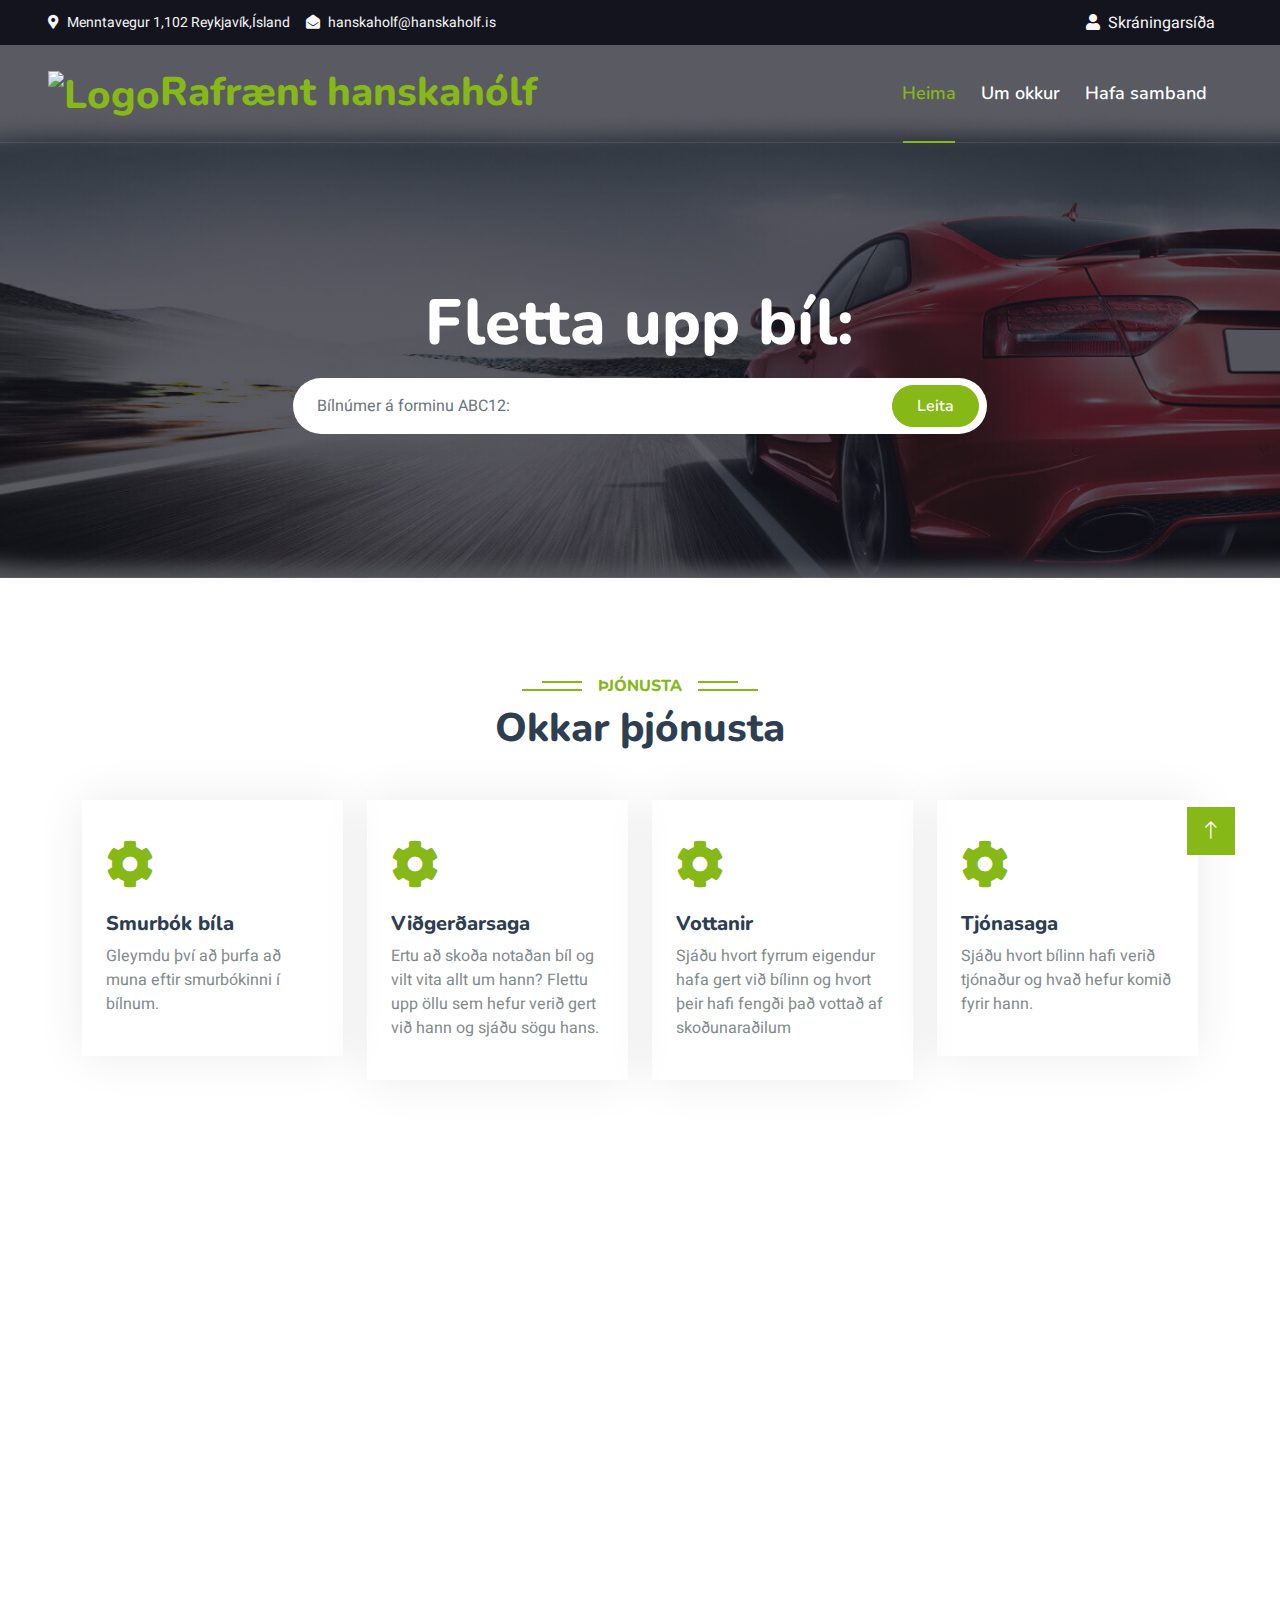
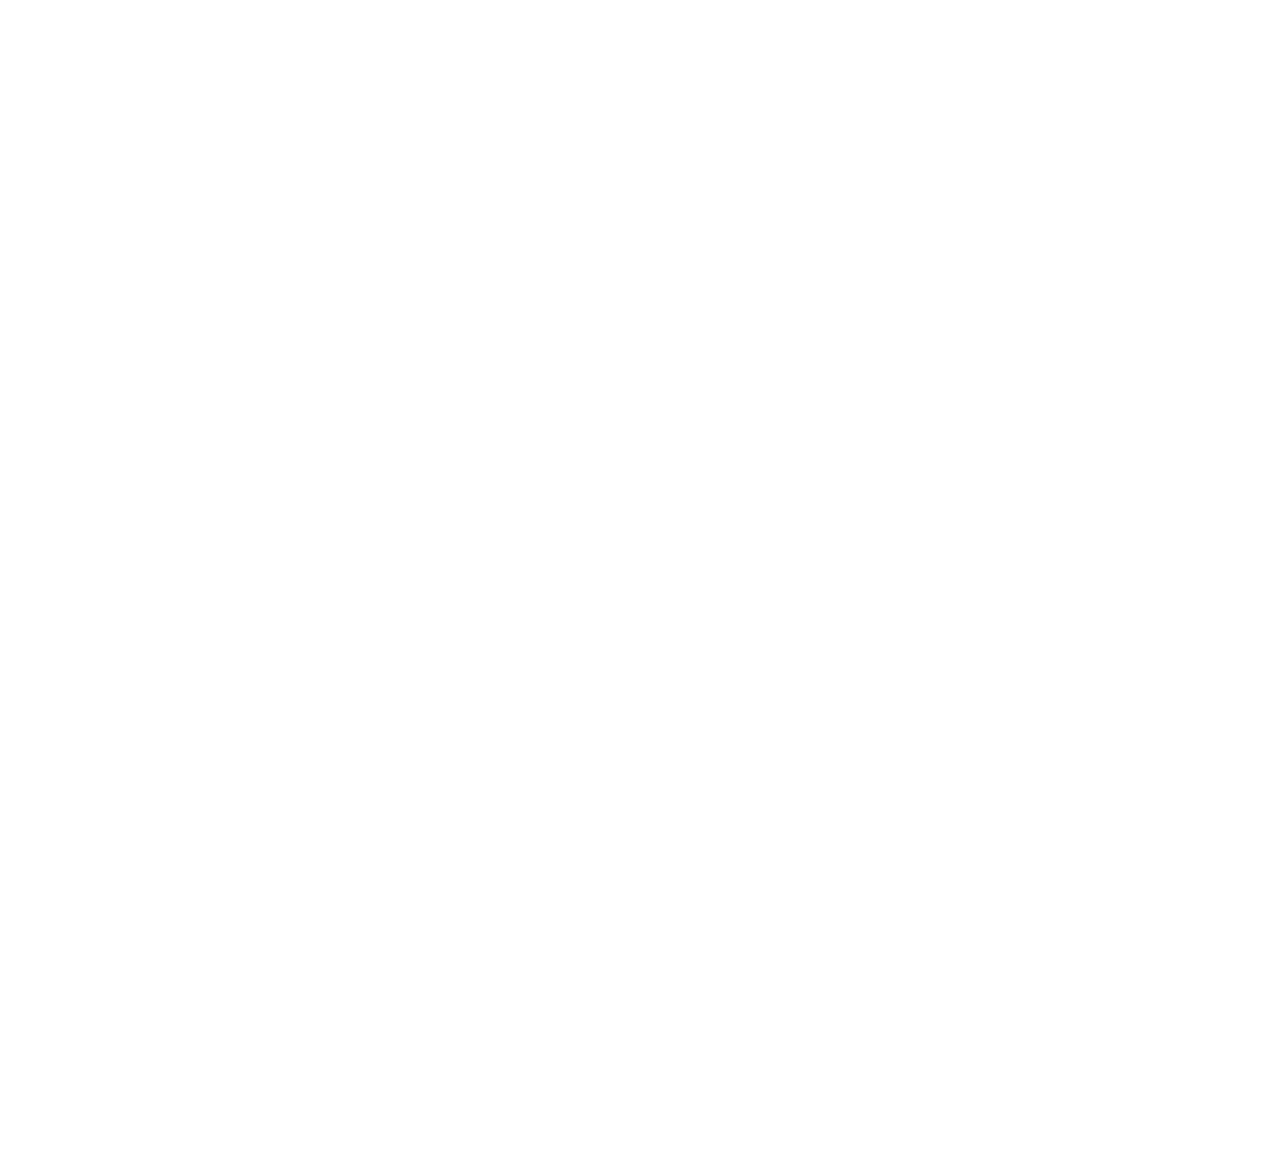
==== index.html @ 0be8ad2d "Uploading all website files" ====
<!DOCTYPE html>
<html lang="is">

<head>
    <meta charset="utf-8">
    <title>Rafrænt hanskahólf</title>
    <meta content="width=device-width, initial-scale=1.0" name="viewport">
    <meta content="" name="keywords">
    <meta content="" name="description">

    <!-- Favicon -->
    <link href="img/favicon.ico" rel="icon">

    <!-- Google Web Fonts -->
    <link rel="preconnect" href="https://fonts.googleapis.com">
    <link rel="preconnect" href="https://fonts.gstatic.com" crossorigin>
    <link href="https://fonts.googleapis.com/css2?family=Heebo:wght@400;500;600&family=Nunito:wght@600;700;800&display=swap" rel="stylesheet">

    <!-- Icon Font Stylesheet -->
    <link href="https://cdnjs.cloudflare.com/ajax/libs/font-awesome/5.10.0/css/all.min.css" rel="stylesheet">
    <link href="https://cdn.jsdelivr.net/npm/bootstrap-icons@1.4.1/font/bootstrap-icons.css" rel="stylesheet">

    <!-- Libraries Stylesheet -->
    <link href="lib/animate/animate.min.css" rel="stylesheet">
    <link href="lib/owlcarousel/assets/owl.carousel.min.css" rel="stylesheet">
    <link href="lib/tempusdominus/css/tempusdominus-bootstrap-4.min.css" rel="stylesheet" />

    <!-- Customized Bootstrap Stylesheet -->
    <link href="css/bootstrap.min.css" rel="stylesheet">

    <!-- Template Stylesheet -->
    <link href="css/style.css" rel="stylesheet">
</head>

<body>
    <!-- Spinner Start -->
    <div id="spinner" class="show bg-white position-fixed translate-middle w-100 vh-100 top-50 start-50 d-flex align-items-center justify-content-center">
        <div class="spinner-border text-primary" style="width: 3rem; height: 3rem;" role="status">
            <span class="sr-only">Loading...</span>
        </div>
    </div>
    <!-- Spinner End -->


    <!-- Topbar Start -->
    <div class="container-fluid bg-dark px-5 d-none d-lg-block">
        <div class="row gx-0">
            <div class="col-lg-8 text-center text-lg-start mb-2 mb-lg-0">
                <div class="d-inline-flex align-items-center" style="height: 45px;">
                    <small class="me-3 text-light"><i class="fa fa-map-marker-alt me-2"></i>Menntavegur 1,102 Reykjavík,Ísland</small>
                    <small class="text-light"><i class="fa fa-envelope-open me-2"></i>hanskaholf@hanskaholf.is</small>
                </div>
                <div class="d-inline-flex align-items-center" style="height: 45px; position: absolute; right: 65px;">
                    <a href="login.html" class="text-light"><i class="fa fa-user me-2"></i>Skráningarsíða</a>
                </div>
            </div>
        </div>
    </div>
    <!-- Topbar End -->

    <!-- Navbar & Hero Start -->
    <div class="container-fluid position-relative p-0">
        <nav class="navbar navbar-expand-lg navbar-light px-4 px-lg-5 py-3 py-lg-0">
            <a href="index.html" class="navbar-brand p-0">
                <h1 class="text-primary m-0"><img src="img/favicon.ico" alt="Logo">Rafrænt hanskahólf</h1>
            </a>
            <button class="navbar-toggler" type="button" data-bs-toggle="collapse" data-bs-target="#navbarCollapse">
                <span class="fa fa-bars"></span>
            </button>
            <div class="collapse navbar-collapse" id="navbarCollapse">
                <div class="navbar-nav ms-auto py-0">
                    <a href="index.html" class="nav-item nav-link active">Heima</a>
                    <a href="about.html" class="nav-item nav-link">Um okkur</a>
                    <a href="contact.html" class="nav-item nav-link">Hafa samband</a>
                </div>
            </div>
        </nav>

        <div class="container-fluid bg-primary py-5 mb-5 hero-header">
            <div class="container py-5">
                <div class="row justify-content-center py-5">
                    <div class="col-lg-10 pt-lg-5 mt-lg-5 text-center">
                        <h1 class="display-3 text-white mb-3 animated slideInDown">Fletta upp bíl:</h1>
                        <div class="position-relative w-75 mx-auto animated slideInDown">
                            <input id = "bilnumer" class="form-control border-0 rounded-pill w-100 py-3 ps-4 pe-5" type="text" placeholder="Bílnúmer á forminu ABC12:">
                            <button onclick = "apigetFromDatabase(document.getElementById('bilnumer').value)" type="button" id = "leita_takki" class="btn btn-primary rounded-pill py-2 px-4 position-absolute top-0 end-0 me-2" style="margin-top: 7px;">Leita</button>
                            <script>
                            var bilnumerid = document.getElementById("bilnumer");
                            bilnumerid.addEventListener("keypress", function(event) {
                                if (event.key === "Enter") {
                                    event.preventDefault();
                                    document.getElementById("leita_takki").click();
                                    console.log(bilnumerid);
                            }
                            })
                            </script>
                        </div>
                    </div>
                </div>
            </div>
        </div>
    </div>
    <!-- Navbar & Hero End -->

    <!-- Service Start -->
    <div class="container-xxl py-5">
        <div class="container">
            <div class="text-center wow fadeInUp" data-wow-delay="0.1s">
                <h6 class="section-title bg-white text-center text-primary px-3">Þjónusta</h6>
                <h1 class="mb-5">Okkar þjónusta</h1>
            </div>
            <div class="row g-4">
                <div class="col-lg-3 col-sm-6 wow fadeInUp" data-wow-delay="0.1s">
                    <div class="service-item rounded pt-3">
                        <div class="p-4">
                            <i class="fa fa-3x fa-cog text-primary mb-4"></i>
                            <h5>Smurbók bíla</h5>
                            <p>Gleymdu því að þurfa að muna eftir smurbókinni í bílnum.</p>
                        </div>
                    </div>
                </div>
                <div class="col-lg-3 col-sm-6 wow fadeInUp" data-wow-delay="0.3s">
                    <div class="service-item rounded pt-3">
                        <div class="p-4">
                            <i class="fa fa-3x fa-cog text-primary mb-4"></i>
                            <h5>Viðgerðarsaga</h5>
                            <p>Ertu að skoða notaðan bíl og vilt vita allt um hann? Flettu upp öllu sem hefur verið gert við hann og sjáðu sögu hans.</p>
                        </div>
                    </div>
                </div>
                <div class="col-lg-3 col-sm-6 wow fadeInUp" data-wow-delay="0.5s">
                    <div class="service-item rounded pt-3">
                        <div class="p-4">
                            <i class="fa fa-3x fa-cog text-primary mb-4"></i>
                            <h5>Vottanir</h5>
                            <p>Sjáðu hvort fyrrum eigendur hafa gert við bílinn og hvort þeir hafi fengði það vottað af skoðunaraðilum</p>
                        </div>
                    </div>
                </div>
                <div class="col-lg-3 col-sm-6 wow fadeInUp" data-wow-delay="0.7s">
                    <div class="service-item rounded pt-3">
                        <div class="p-4">
                            <i class="fa fa-3x fa-cog text-primary mb-4"></i>
                            <h5>Tjónasaga</h5>
                            <p>Sjáðu hvort bílinn hafi verið tjónaður og hvað hefur komið fyrir hann.</p>
                        </div>
                    </div>
                </div>
            </div>
        </div>
    </div>
    <!-- Service End -->

     <!-- Package Start -->
     <div class="container-xxl py-5">
        <div class="container">
            <div class="text-center wow fadeInUp" data-wow-delay="0.1s">
                <h6 class="section-title bg-white text-center text-primary px-3">Pakkar</h6>
                <h1 class="mb-5">Við bjóðum upp á þrjá pakka:</h1>
            </div>
            <div class="row g-4 justify-content-center">
                <div class="col-lg-4 col-md-6 wow fadeInUp" data-wow-delay="0.1s">
                    <div class="package-item">
                        <div class="overflow-hidden">
                            <img class="img-fluid" src="img/one_car.jpg">
                        </div>
                        <div class="d-flex border-bottom">
                            <small class="flex-fill text-center border-end py-2"><i class="fa fa-calendar-alt text-primary me-2"></i>1 mánuður</small>
                            <small class="flex-fill text-center py-2"><i class="fa fa-user text-primary me-2"></i>1 bíll</small>
                        </div>
                        <div class="text-center p-4">
                            <h3 class="mb-0">990kr</h3>
                            <div class="mb-3">
                                <small class="fa fa-star text-primary"></small>
                                <small class="fa fa-star text-primary"></small>
                                <small class="fa fa-star text-primary"></small>
                                <small class="fa fa-star text-primary"></small>
                                <small class="fa fa-star text-primary"></small>
                            </div>
                            <p>Einn bíll, borgað mánaðarlega.</p>
                            <div class="d-flex justify-content-center mb-2">
                                <a href="#" class="btn btn-sm btn-primary px-3 border-end" style="border-radius: 30px 0 0 30px;">Upplýsingar</a>
                                <a href="#" class="btn btn-sm btn-primary px-3" style="border-radius: 0 30px 30px 0;">Panta</a>
                            </div>
                        </div>
                    </div>
                </div>
                <div class="col-lg-4 col-md-6 wow fadeInUp" data-wow-delay="0.3s">
                    <div class="package-item">
                        <div class="overflow-hidden">
                            <img class="img-fluid" src="img/two_cars.png" alt="">
                        </div>
                        <div class="d-flex border-bottom">
                            <small class="flex-fill text-center border-end py-2"><i class="fa fa-calendar-alt text-primary me-2"></i>1 mánuður</small>
                            <small class="flex-fill text-center py-2"><i class="fa fa-user text-primary me-2"></i>2 bílar</small>
                        </div>
                        <div class="text-center p-4">
                            <h3 class="mb-0">1.790kr</h3>
                            <div class="mb-3">
                                <small class="fa fa-star text-primary"></small>
                                <small class="fa fa-star text-primary"></small>
                                <small class="fa fa-star text-primary"></small>
                                <small class="fa fa-star text-primary"></small>
                                <small class="fa fa-star text-primary"></small>
                            </div>
                            <p>Tveir bílar, borgað mánaðarlega.</p>
                            <div class="d-flex justify-content-center mb-2">
                                <a href="#" class="btn btn-sm btn-primary px-3 border-end" style="border-radius: 30px 0 0 30px;">Upplýsingar</a>
                                <a href="#" class="btn btn-sm btn-primary px-3" style="border-radius: 0 30px 30px 0;">Panta</a>
                            </div>
                        </div>
                    </div>
                </div>
                <div class="col-lg-4 col-md-6 wow fadeInUp" data-wow-delay="0.5s">
                    <div class="package-item">
                        <div class="overflow-hidden">
                            <img class="img-fluid" src="img/three_cars.jpeg" alt="">
                        </div>
                        <div class="d-flex border-bottom">
                            <small class="flex-fill text-center border-end py-2"><i class="fa fa-calendar-alt text-primary me-2"></i>1 mánuður</small>
                            <small class="flex-fill text-center py-2"><i class="fa fa-user text-primary me-2"></i>3 bílar</small>
                        </div>
                        <div class="text-center p-4">
                            <h3 class="mb-0">2.690kr</h3>
                            <div class="mb-3">
                                <small class="fa fa-star text-primary"></small>
                                <small class="fa fa-star text-primary"></small>
                                <small class="fa fa-star text-primary"></small>
                                <small class="fa fa-star text-primary"></small>
                                <small class="fa fa-star text-primary"></small>
                            </div>
                            <p>Þrír bílar, borgað mánaðarlega.</p>
                            <div class="d-flex justify-content-center mb-2">
                                <a href="#" class="btn btn-sm btn-primary px-3 border-end" style="border-radius: 30px 0 0 30px;">Upplýsingar</a>
                                <a href="#" class="btn btn-sm btn-primary px-3" style="border-radius: 0 30px 30px 0;">Panta</a>
                            </div>
                        </div>
                    </div>
                </div>
            </div>
        </div>
    </div>
    <!-- Package End -->


  

    <!-- Process Start -->
    <div class="container-xxl py-5">
        <div class="container">
            <div class="text-center pb-4 wow fadeInUp" data-wow-delay="0.1s">
                <h6 class="section-title bg-white text-center text-primary px-3">Ferlið</h6>
                <h1 class="mb-5">3 Einföld skref</h1>
            </div>
            <div class="row gy-5 gx-4 justify-content-center">
                <div class="col-lg-4 col-sm-6 text-center pt-4 wow fadeInUp" data-wow-delay="0.1s">
                    <div class="position-relative border border-primary pt-5 pb-4 px-4">
                        <div class="d-inline-flex align-items-center justify-content-center bg-primary rounded-circle position-absolute top-0 start-50 translate-middle shadow" style="width: 100px; height: 100px;">
                            <i class="fa fa-star fa-3x text-white"></i>
                        </div>
                        <h5 class="mt-4">Veldu plan</h5>
                        <hr class="w-25 mx-auto bg-primary mb-1">
                        <hr class="w-50 mx-auto bg-primary mt-0">
                        <p class="mb-0">Tempor erat elitr rebum clita dolor diam ipsum sit diam amet diam eos erat ipsum et lorem et sit sed stet lorem sit</p>
                    </div>
                </div>
                <div class="col-lg-4 col-sm-6 text-center pt-4 wow fadeInUp" data-wow-delay="0.3s">
                    <div class="position-relative border border-primary pt-5 pb-4 px-4">
                        <div class="d-inline-flex align-items-center justify-content-center bg-primary rounded-circle position-absolute top-0 start-50 translate-middle shadow" style="width: 100px; height: 100px;">
                            <i class="fa fa-envelope fa-3x text-white"></i>
                        </div>
                        <h5 class="mt-4">Stimplaðu inn upplýsingarnar</h5>
                        <hr class="w-25 mx-auto bg-primary mb-1">
                        <hr class="w-50 mx-auto bg-primary mt-0">
                        <p class="mb-0">Tempor erat elitr rebum clita dolor diam ipsum sit diam amet diam eos erat ipsum et lorem et sit sed stet lorem sit</p>
                    </div>
                </div>
                <div class="col-lg-4 col-sm-6 text-center pt-4 wow fadeInUp" data-wow-delay="0.5s">
                    <div class="position-relative border border-primary pt-5 pb-4 px-4">
                        <div class="d-inline-flex align-items-center justify-content-center bg-primary rounded-circle position-absolute top-0 start-50 translate-middle shadow" style="width: 100px; height: 100px;">
                            <i class="fa fa-dollar-sign fa-3x text-white"></i>
                        </div>
                        <h5 class="mt-4">Borgaðu</h5>
                        <hr class="w-25 mx-auto bg-primary mb-1">
                        <hr class="w-50 mx-auto bg-primary mt-0">
                        <p class="mb-0">Tempor erat elitr rebum clita dolor diam ipsum sit diam amet diam eos erat ipsum et lorem et sit sed stet lorem sit</p>
                    </div>
                </div>
            </div>
        </div>
    </div>
    <!-- Process Start -->

    <!-- Footer Start -->
    <div class="container-fluid bg-dark text-light footer pt-5 mt-5 wow fadeIn" data-wow-delay="0.1s">
        <div class="container py-5">
            <div class="row g-5">
                <div class="col-lg-3 col-md-6">
                    <h4 class="text-white mb-3">Fyrirtæki</h4>
                    <a class="btn btn-link" href="">Um okkur</a>
                    <a class="btn btn-link" href="">Hafðu samband</a>
                    <a class="btn btn-link" href="">Persónuverndarlög</a>
                    <a class="btn btn-link" href="">Skilmálar</a>
                </div>
                <div class="col-lg-3 col-md-6">
                    <h4 class="text-white mb-3">Fréttablað</h4>
                    <p>Viltu fá tölvupóst alltaf þegar það eru merkilegar fréttir?</p>
                    <div class="position-relative mx-auto" style="max-width: 400px;">
                        <input class="form-control border-primary w-100 py-3 ps-4 pe-5" type="text" placeholder="Netfang:">
                        <button type="button" class="btn btn-primary py-2 position-absolute top-0 end-0 mt-2 me-2">Skrá</button>
                    </div>
                </div>
            </div>
        </div>
        <div class="container">
            <div class="copyright">
                <div class="row">
                    <div class="col-md-6 text-center text-md-start mb-3 mb-md-0">
                        &copy; <a class="border-bottom" href="#">Rafrænt hanskahólf</a>, Allur réttur áskilinn.

                       Designed By <a class="border-bottom" href="https://htmlcodex.com">HTML Codex</a>
                    </div>
                    <div class="col-md-6 text-center text-md-end">
                        <div class="footer-menu">
                            <a href="">Heim</a>
                            <a href="">Kökur</a>
                            <a href="">Hjálp</a>
                        </div>
                    </div>
                </div>
            </div>
        </div>
    </div>
    <!-- Footer End -->


    <!-- Back to Top -->
    <a href="#" class="btn btn-lg btn-primary btn-lg-square back-to-top"><i class="bi bi-arrow-up"></i></a>


    <!-- JavaScript Libraries -->
    <script src="https://code.jquery.com/jquery-3.4.1.min.js"></script>
    <script src="https://cdn.jsdelivr.net/npm/bootstrap@5.0.0/dist/js/bootstrap.bundle.min.js"></script>
    <script src="lib/wow/wow.min.js"></script>
    <script src="lib/easing/easing.min.js"></script>
    <script src="lib/waypoints/waypoints.min.js"></script>
    <script src="lib/owlcarousel/owl.carousel.min.js"></script>
    <script src="lib/tempusdominus/js/moment.min.js"></script>
    <script src="lib/tempusdominus/js/moment-timezone.min.js"></script>
    <script src="lib/tempusdominus/js/tempusdominus-bootstrap-4.min.js"></script>

    <!-- Template Javascript -->
    <script src="js/main.js"></script>
</body>

</html>
---- css/style.css ----
/********** Template CSS **********/
:root {
    --primary: #86B817;
    --secondary: #FE8800;
    --light: #F5F5F5;
    --dark: #14141F;
}

.fw-medium {
    font-weight: 600 !important;
}

.fw-semi-bold {
    font-weight: 700 !important;
}

.back-to-top {
    position: fixed;
    display: none;
    right: 45px;
    bottom: 45px;
    z-index: 99;
}


/*** Spinner ***/
#spinner {
    opacity: 0;
    visibility: hidden;
    transition: opacity .5s ease-out, visibility 0s linear .5s;
    z-index: 99999;
}

#spinner.show {
    transition: opacity .5s ease-out, visibility 0s linear 0s;
    visibility: visible;
    opacity: 1;
}


/*** Button ***/
.btn {
    font-family: 'Nunito', sans-serif;
    font-weight: 600;
    transition: .5s;
}

.btn.btn-primary,
.btn.btn-secondary {
    color: #FFFFFF;
}

.btn-square {
    width: 38px;
    height: 38px;
}

.btn-sm-square {
    width: 32px;
    height: 32px;
}

.btn-lg-square {
    width: 48px;
    height: 48px;
}

.btn-square,
.btn-sm-square,
.btn-lg-square {
    padding: 0;
    display: flex;
    align-items: center;
    justify-content: center;
    font-weight: normal;
    border-radius: 0px;
}


/*** Navbar ***/
.navbar-light .navbar-nav .nav-link {
    font-family: 'Nunito', sans-serif;
    position: relative;
    margin-right: 25px;
    padding: 35px 0;
    color: #FFFFFF !important;
    font-size: 18px;
    font-weight: 600;
    outline: none;
    transition: .5s;
}

.sticky-top.navbar-light .navbar-nav .nav-link {
    padding: 20px 0;
    color: var(--dark) !important;
}

.navbar-light .navbar-nav .nav-link:hover,
.navbar-light .navbar-nav .nav-link.active {
    color: var(--primary) !important;
}

.navbar-light .navbar-brand img {
    max-height: 60px;
    transition: .5s;
}

.sticky-top.navbar-light .navbar-brand img {
    max-height: 45px;
}

@media (max-width: 991.98px) {
    .sticky-top.navbar-light {
        position: relative;
        background: #FFFFFF;
    }

    .navbar-light .navbar-collapse {
        margin-top: 15px;
        border-top: 1px solid #DDDDDD;
    }

    .navbar-light .navbar-nav .nav-link,
    .sticky-top.navbar-light .navbar-nav .nav-link {
        padding: 10px 0;
        margin-left: 0;
        color: var(--dark) !important;
    }

    .navbar-light .navbar-brand img {
        max-height: 45px;
    }
}

@media (min-width: 992px) {
    .navbar-light {
        position: absolute;
        width: 100%;
        top: 0;
        left: 0;
        border-bottom: 1px solid rgba(256, 256, 256, .1);
        z-index: 999;
    }
    
    .sticky-top.navbar-light {
        position: fixed;
        background: #FFFFFF;
    }

    .navbar-light .navbar-nav .nav-link::before {
        position: absolute;
        content: "";
        width: 0;
        height: 2px;
        bottom: -1px;
        left: 50%;
        background: var(--primary);
        transition: .5s;
    }

    .navbar-light .navbar-nav .nav-link:hover::before,
    .navbar-light .navbar-nav .nav-link.active::before {
        width: calc(100% - 2px);
        left: 1px;
    }

    .navbar-light .navbar-nav .nav-link.nav-contact::before {
        display: none;
    }
}


/*** Hero Header ***/
.hero-header {
    background: linear-gradient(rgba(20, 20, 31, .7), rgba(20, 20, 31, .7)), url(../img/bg-hero.jpg);
    background-position: center center;
    background-repeat: no-repeat;
    background-size: cover;
}

.breadcrumb-item + .breadcrumb-item::before {
    color: rgba(255, 255, 255, .5);
}


/*** Section Title ***/
.section-title {
    position: relative;
    display: inline-block;
    text-transform: uppercase;
}

.section-title::before {
    position: absolute;
    content: "";
    width: calc(100% + 80px);
    height: 2px;
    top: 4px;
    left: -40px;
    background: var(--primary);
    z-index: -1;
}

.section-title::after {
    position: absolute;
    content: "";
    width: calc(100% + 120px);
    height: 2px;
    bottom: 5px;
    left: -60px;
    background: var(--primary);
    z-index: -1;
}

.section-title.text-start::before {
    width: calc(100% + 40px);
    left: 0;
}

.section-title.text-start::after {
    width: calc(100% + 60px);
    left: 0;
}


/*** Service ***/
.service-item {
    box-shadow: 0 0 45px rgba(0, 0, 0, .08);
    transition: .5s;
}

.service-item:hover {
    background: var(--primary);
}

.service-item * {
    transition: .5s;
}

.service-item:hover * {
    color: var(--light) !important;
}


/*** Destination ***/
.destination img {
    transition: .5s;
}

.destination a:hover img {
    transform: scale(1.1);
}


/*** Package ***/
.package-item {
    box-shadow: 0 0 45px rgba(0, 0, 0, .08);
}

.package-item img {
    transition: .5s;
}

.package-item:hover img {
    transform: scale(1.1);
}


/*** Booking ***/
.booking {
    background: linear-gradient(rgba(15, 23, 43, .7), rgba(15, 23, 43, .7)), url(../img/booking.jpg);
    background-position: center center;
    background-repeat: no-repeat;
    background-size: cover;
}


/*** Team ***/
.team-item {
    box-shadow: 0 0 45px rgba(0, 0, 0, .08);
}

.team-item img {
    transition: .5s;
}

.team-item:hover img {
    transform: scale(1.1);
}

.team-item .btn {
    background: #FFFFFF;
    color: var(--primary);
    border-radius: 20px;
    border-bottom: 1px solid var(--primary);
}

.team-item .btn:hover {
    background: var(--primary);
    color: #FFFFFF;
}


/*** Testimonial ***/
.testimonial-carousel::before {
    position: absolute;
    content: "";
    top: 0;
    left: 0;
    height: 100%;
    width: 0;
    background: linear-gradient(to right, rgba(255, 255, 255, 1) 0%, rgba(255, 255, 255, 0) 100%);
    z-index: 1;
}

.testimonial-carousel::after {
    position: absolute;
    content: "";
    top: 0;
    right: 0;
    height: 100%;
    width: 0;
    background: linear-gradient(to left, rgba(255, 255, 255, 1) 0%, rgba(255, 255, 255, 0) 100%);
    z-index: 1;
}

@media (min-width: 768px) {
    .testimonial-carousel::before,
    .testimonial-carousel::after {
        width: 200px;
    }
}

@media (min-width: 992px) {
    .testimonial-carousel::before,
    .testimonial-carousel::after {
        width: 300px;
    }
}

.testimonial-carousel .owl-item .testimonial-item,
.testimonial-carousel .owl-item.center .testimonial-item * {
    transition: .5s;
}

.testimonial-carousel .owl-item.center .testimonial-item {
    background: var(--primary) !important;
    border-color: var(--primary) !important;
}

.testimonial-carousel .owl-item.center .testimonial-item * {
    color: #FFFFFF !important;
}

.testimonial-carousel .owl-dots {
    margin-top: 24px;
    display: flex;
    align-items: flex-end;
    justify-content: center;
}

.testimonial-carousel .owl-dot {
    position: relative;
    display: inline-block;
    margin: 0 5px;
    width: 15px;
    height: 15px;
    border: 1px solid #CCCCCC;
    border-radius: 15px;
    transition: .5s;
}

.testimonial-carousel .owl-dot.active {
    background: var(--primary);
    border-color: var(--primary);
}


/*** Footer ***/
.footer .btn.btn-social {
    margin-right: 5px;
    width: 35px;
    height: 35px;
    display: flex;
    align-items: center;
    justify-content: center;
    color: var(--light);
    font-weight: normal;
    border: 1px solid #FFFFFF;
    border-radius: 35px;
    transition: .3s;
}

.footer .btn.btn-social:hover {
    color: var(--primary);
}

.footer .btn.btn-link {
    display: block;
    margin-bottom: 5px;
    padding: 0;
    text-align: left;
    color: #FFFFFF;
    font-size: 15px;
    font-weight: normal;
    text-transform: capitalize;
    transition: .3s;
}

.footer .btn.btn-link::before {
    position: relative;
    content: "\f105";
    font-family: "Font Awesome 5 Free";
    font-weight: 900;
    margin-right: 10px;
}

.footer .btn.btn-link:hover {
    letter-spacing: 1px;
    box-shadow: none;
}

.footer .copyright {
    padding: 25px 0;
    font-size: 15px;
    border-top: 1px solid rgba(256, 256, 256, .1);
}

.footer .copyright a {
    color: var(--light);
}

.footer .footer-menu a {
    margin-right: 15px;
    padding-right: 15px;
    border-right: 1px solid rgba(255, 255, 255, .1);
}

.footer .footer-menu a:last-child {
    margin-right: 0;
    padding-right: 0;
    border-right: none;
}
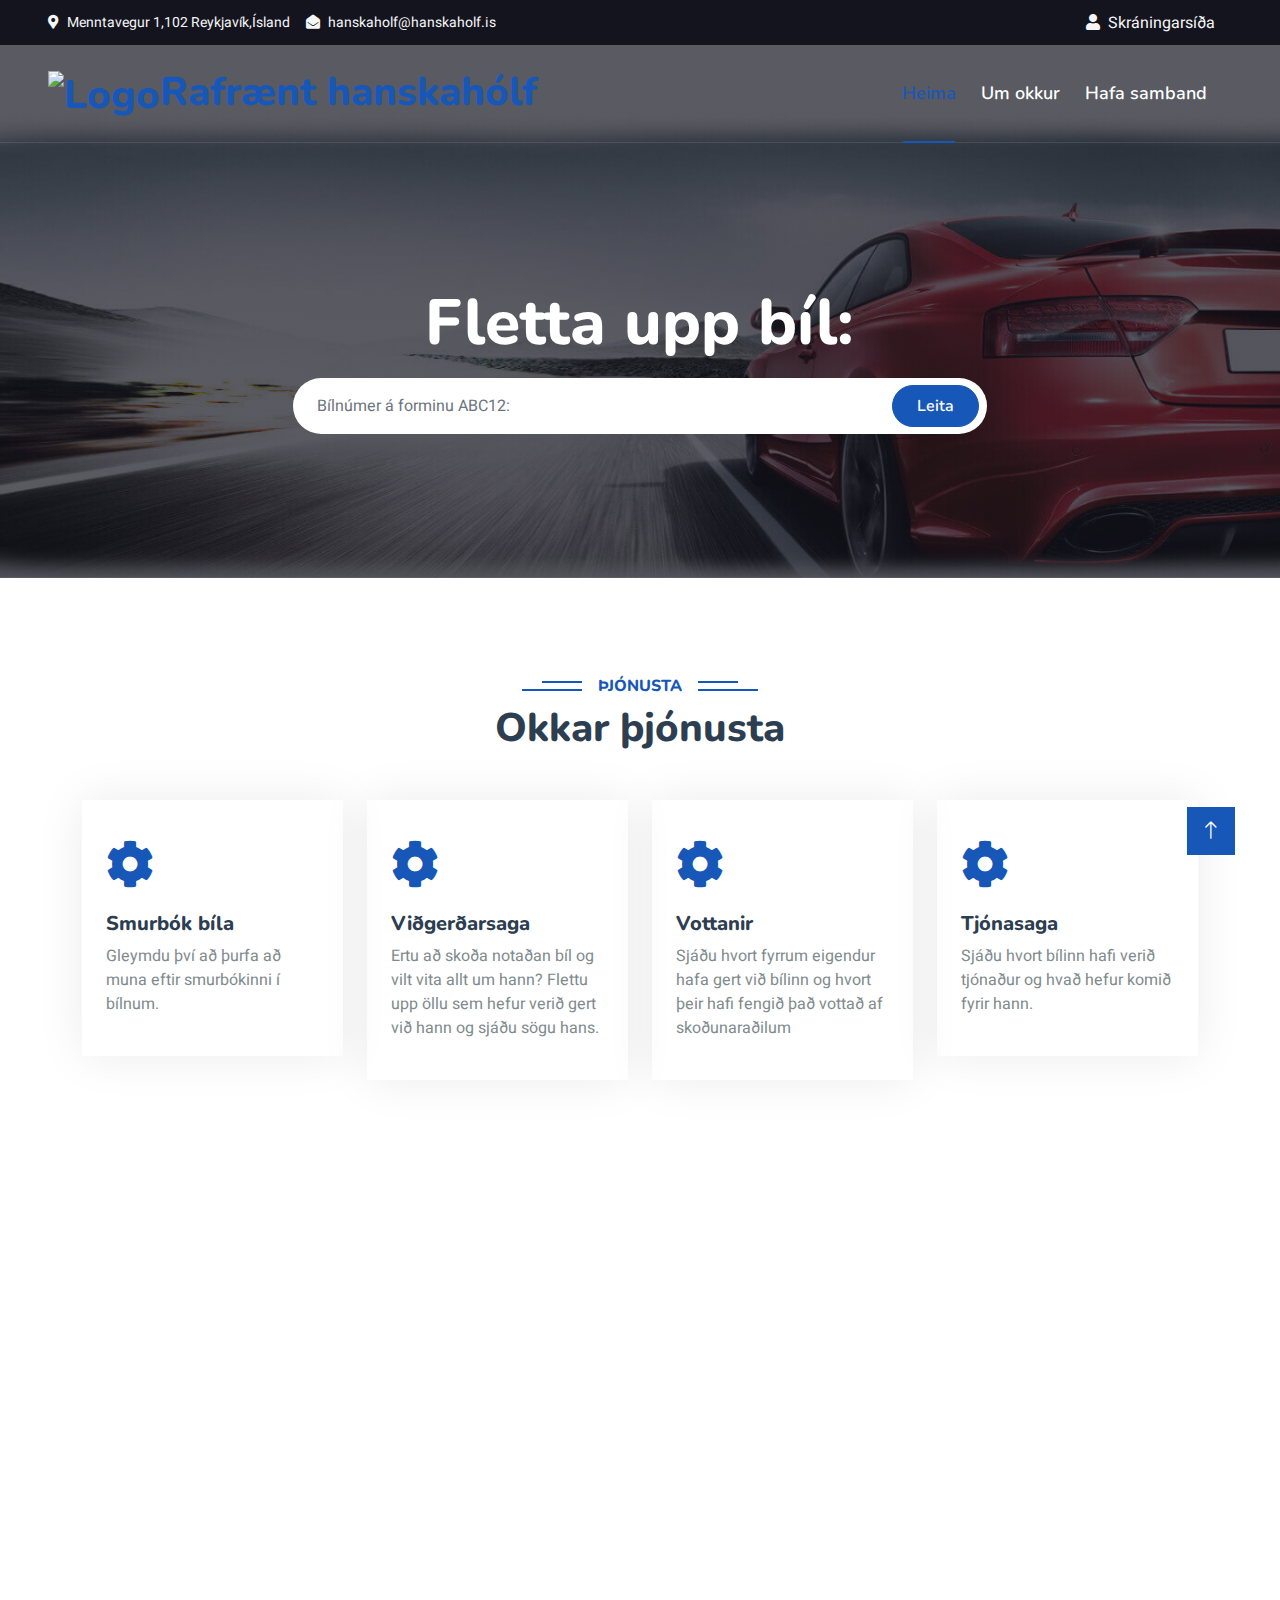
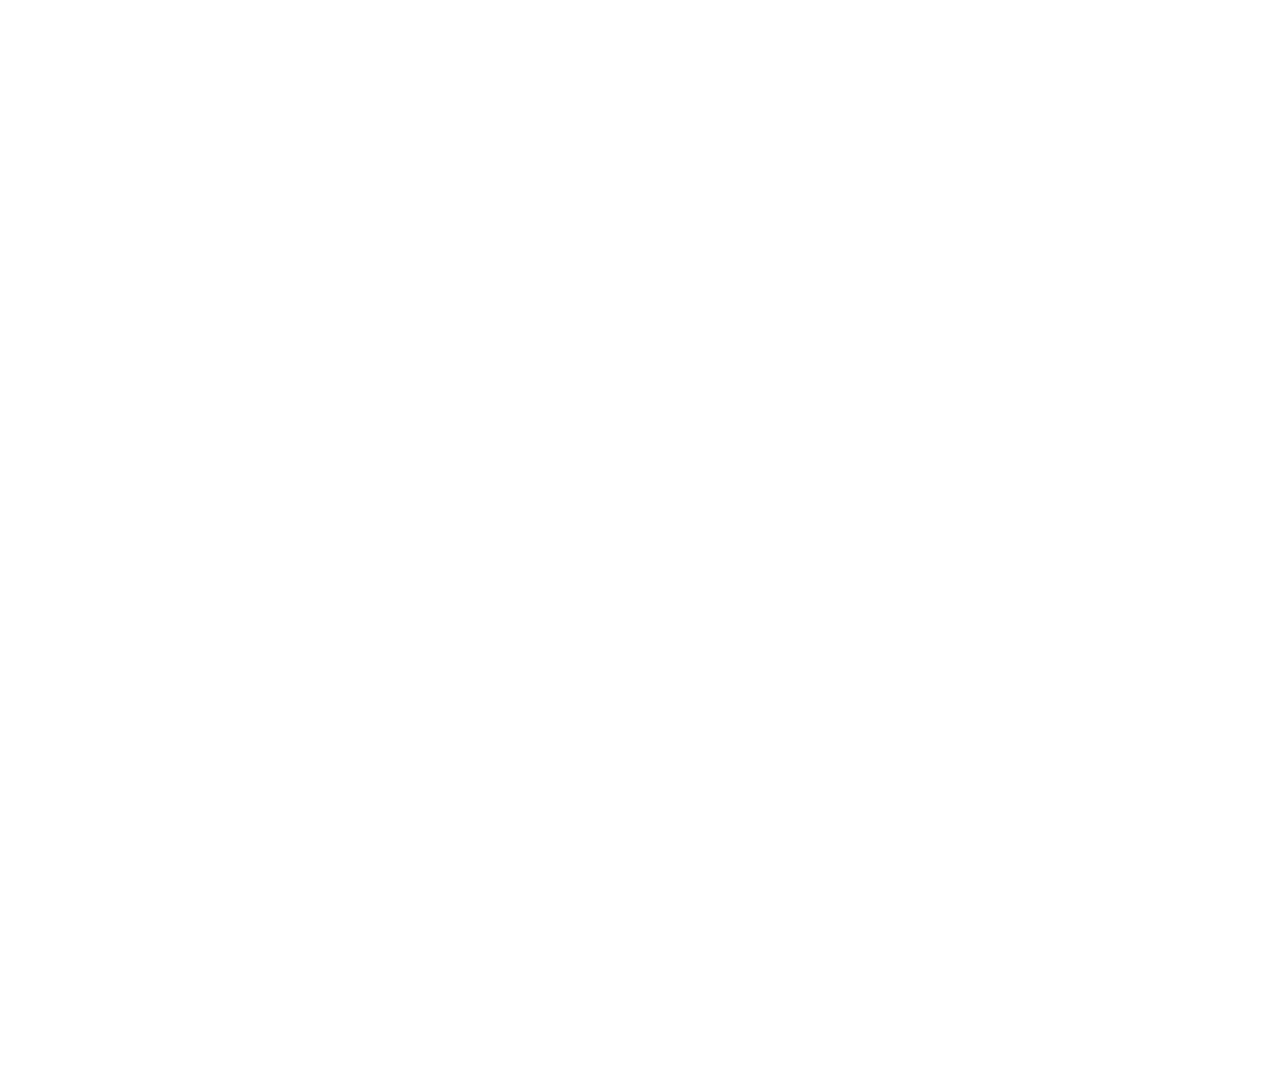
==== commit 8ab97b4f: "Changed name of the website" ====
--- a/index.html
+++ b/index.html
@@ -3,7 +3,7 @@
 
 <head>
     <meta charset="utf-8">
-    <title>Rafrænt hanskahólf</title>
+    <title>Hanskahólfið</title>
     <meta content="width=device-width, initial-scale=1.0" name="viewport">
     <meta content="" name="keywords">
     <meta content="" name="description">
@@ -133,7 +133,7 @@
                         <div class="p-4">
                             <i class="fa fa-3x fa-cog text-primary mb-4"></i>
                             <h5>Vottanir</h5>
-                            <p>Sjáðu hvort fyrrum eigendur hafa gert við bílinn og hvort þeir hafi fengði það vottað af skoðunaraðilum</p>
+                            <p>Sjáðu hvort fyrrum eigendur hafa gert við bílinn og hvort þeir hafi fengið það vottað af skoðunaraðilum</p>
                         </div>
                     </div>
                 </div>
@@ -260,9 +260,7 @@
                         </div>
                         <h5 class="mt-4">Veldu plan</h5>
                         <hr class="w-25 mx-auto bg-primary mb-1">
-                        <hr class="w-50 mx-auto bg-primary mt-0">
-                        <p class="mb-0">Tempor erat elitr rebum clita dolor diam ipsum sit diam amet diam eos erat ipsum et lorem et sit sed stet lorem sit</p>
-                    </div>
+                        <hr class="w-50 mx-auto bg-primary mt-0">                    </div>
                 </div>
                 <div class="col-lg-4 col-sm-6 text-center pt-4 wow fadeInUp" data-wow-delay="0.3s">
                     <div class="position-relative border border-primary pt-5 pb-4 px-4">
@@ -272,7 +270,6 @@
                         <h5 class="mt-4">Stimplaðu inn upplýsingarnar</h5>
                         <hr class="w-25 mx-auto bg-primary mb-1">
                         <hr class="w-50 mx-auto bg-primary mt-0">
-                        <p class="mb-0">Tempor erat elitr rebum clita dolor diam ipsum sit diam amet diam eos erat ipsum et lorem et sit sed stet lorem sit</p>
                     </div>
                 </div>
                 <div class="col-lg-4 col-sm-6 text-center pt-4 wow fadeInUp" data-wow-delay="0.5s">
@@ -283,7 +280,6 @@
                         <h5 class="mt-4">Borgaðu</h5>
                         <hr class="w-25 mx-auto bg-primary mb-1">
                         <hr class="w-50 mx-auto bg-primary mt-0">
-                        <p class="mb-0">Tempor erat elitr rebum clita dolor diam ipsum sit diam amet diam eos erat ipsum et lorem et sit sed stet lorem sit</p>
                     </div>
                 </div>
             </div>
@@ -297,10 +293,10 @@
             <div class="row g-5">
                 <div class="col-lg-3 col-md-6">
                     <h4 class="text-white mb-3">Fyrirtæki</h4>
-                    <a class="btn btn-link" href="">Um okkur</a>
-                    <a class="btn btn-link" href="">Hafðu samband</a>
-                    <a class="btn btn-link" href="">Persónuverndarlög</a>
-                    <a class="btn btn-link" href="">Skilmálar</a>
+                    <a class="btn btn-link" href="about.html">Um okkur</a>
+                    <a class="btn btn-link" href="contact.html">Hafðu samband</a>
+                    <a class="btn btn-link" href="https://www.althingi.is/lagas/nuna/2018090.html">Persónuverndarlög</a>
+                    <a class="btn btn-link" href="404.html">Skilmálar</a>
                 </div>
                 <div class="col-lg-3 col-md-6">
                     <h4 class="text-white mb-3">Fréttablað</h4>
@@ -316,15 +312,15 @@
             <div class="copyright">
                 <div class="row">
                     <div class="col-md-6 text-center text-md-start mb-3 mb-md-0">
-                        &copy; <a class="border-bottom" href="#">Rafrænt hanskahólf</a>, Allur réttur áskilinn.
+                        &copy; <a class="border-bottom" href="#">Hanskahólfið</a>, Allur réttur áskilinn.
 
                        Designed By <a class="border-bottom" href="https://htmlcodex.com">HTML Codex</a>
                     </div>
                     <div class="col-md-6 text-center text-md-end">
                         <div class="footer-menu">
-                            <a href="">Heim</a>
-                            <a href="">Kökur</a>
-                            <a href="">Hjálp</a>
+                            <a href="index.html">Heim</a>
+                            <a href="404.html">Kökur</a>
+                            <a href="404.html">Hjálp</a>
                         </div>
                     </div>
                 </div>
